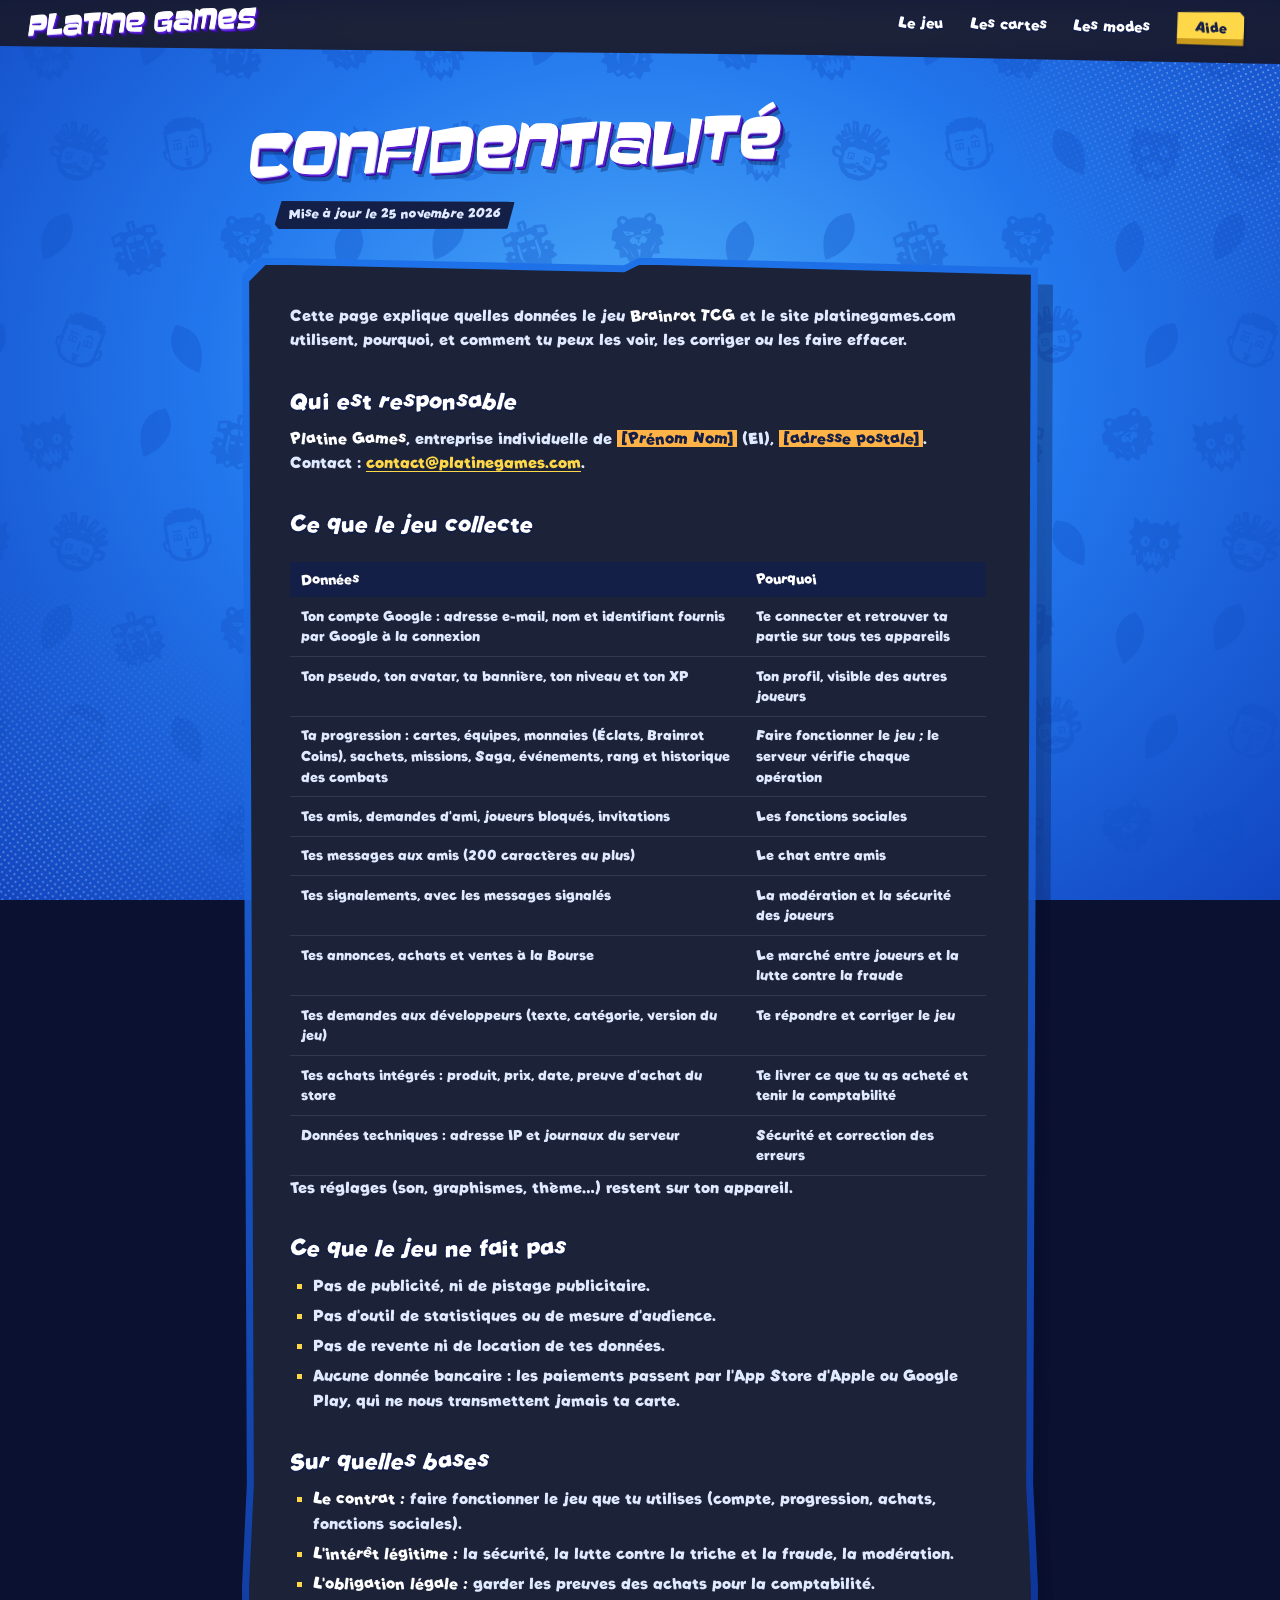
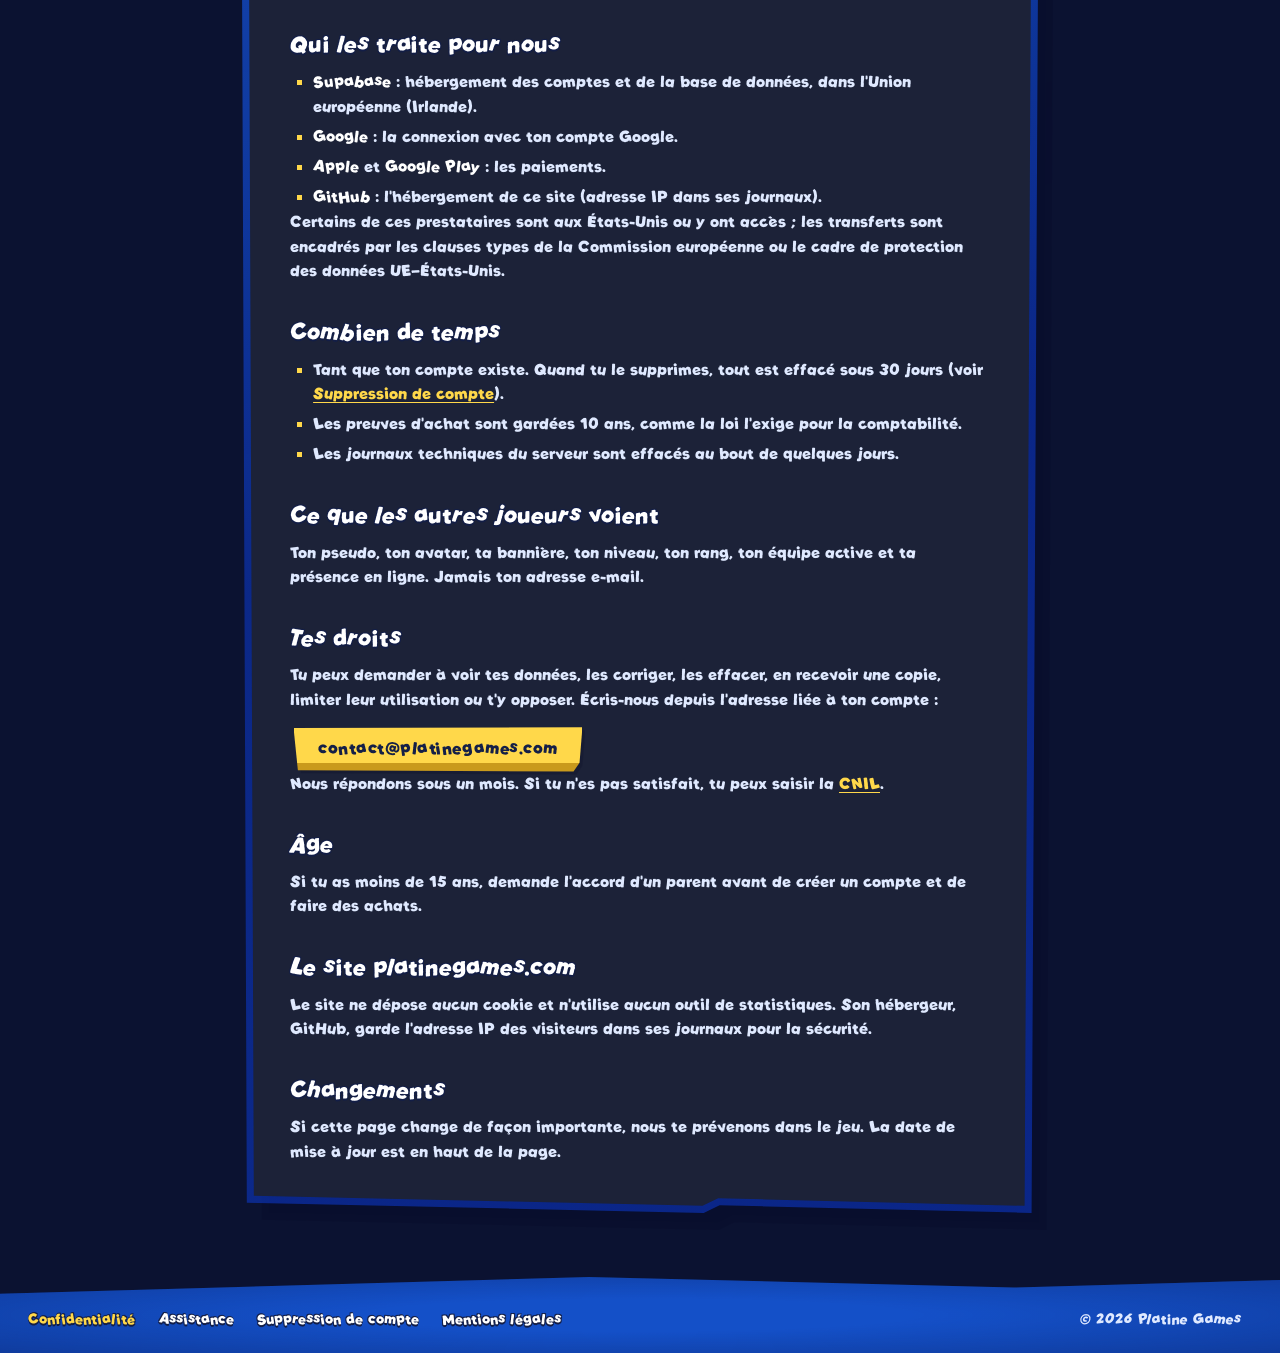
==== confidentialite.html @ 363b06f7 "Pages Confidentialité, Assistance, Suppression de compte et Mentions légales Liens dans le pied de p" ====
<!doctype html>
<html lang="fr">
<head>
  <meta charset="utf-8">
  <meta name="viewport" content="width=device-width, initial-scale=1, viewport-fit=cover">
  <title>Confidentialité · Platine Games</title>
  <meta name="description" content="Les données utilisées par Brainrot TCG et platinegames.com, et tes droits.">
  <meta name="theme-color" content="#1c2238">
  <link rel="icon" href="favicon.png">
  <link rel="stylesheet" href="style.css">
</head>
<body>
  <div class="bg" aria-hidden="true"><div class="bg__pattern"></div></div>

  <header class="top">
    <a class="top__logo" href="index.html">Platine Games</a>
    <nav class="top__nav" aria-label="Menu">
      <a href="index.html#jeu">Le jeu</a>
      <a href="index.html#cartes">Les cartes</a>
      <a href="index.html#modes">Les modes</a>
      <a class="top__cta ds-block cut-hd" href="assistance.html">Aide</a>
    </nav>
  </header>

  <main class="doc">
    <h1 class="sec__title">Confidentialité</h1>
    <p class="doc__date ds-block cut-bg">Mise à jour le 25 novembre 2026</p>
    <div class="doc__panel">
      <p>Cette page explique quelles données le jeu <strong>Brainrot TCG</strong> et le site platinegames.com utilisent, pourquoi, et comment tu peux les voir, les corriger ou les faire effacer.</p>

      <h2>Qui est responsable</h2>
      <p><strong>Platine Games</strong>, entreprise individuelle de <span class="todo">[Prénom Nom]</span> (EI), <span class="todo">[adresse postale]</span>. Contact : <a href="mailto:contact@platinegames.com">contact@platinegames.com</a>.</p>

      <h2>Ce que le jeu collecte</h2>
      <div class="doc__table-wrap"><table class="doc__table">
        <thead><tr><th>Données</th><th>Pourquoi</th></tr></thead>
        <tbody>
          <tr><td>Ton compte Google : adresse e-mail, nom et identifiant fournis par Google à la connexion</td><td>Te connecter et retrouver ta partie sur tous tes appareils</td></tr>
          <tr><td>Ton pseudo, ton avatar, ta bannière, ton niveau et ton XP</td><td>Ton profil, visible des autres joueurs</td></tr>
          <tr><td>Ta progression : cartes, équipes, monnaies (Éclats, Brainrot Coins), sachets, missions, Saga, événements, rang et historique des combats</td><td>Faire fonctionner le jeu ; le serveur vérifie chaque opération</td></tr>
          <tr><td>Tes amis, demandes d'ami, joueurs bloqués, invitations</td><td>Les fonctions sociales</td></tr>
          <tr><td>Tes messages aux amis (200 caractères au plus)</td><td>Le chat entre amis</td></tr>
          <tr><td>Tes signalements, avec les messages signalés</td><td>La modération et la sécurité des joueurs</td></tr>
          <tr><td>Tes annonces, achats et ventes à la Bourse</td><td>Le marché entre joueurs et la lutte contre la fraude</td></tr>
          <tr><td>Tes demandes aux développeurs (texte, catégorie, version du jeu)</td><td>Te répondre et corriger le jeu</td></tr>
          <tr><td>Tes achats intégrés : produit, prix, date, preuve d'achat du store</td><td>Te livrer ce que tu as acheté et tenir la comptabilité</td></tr>
          <tr><td>Données techniques : adresse IP et journaux du serveur</td><td>Sécurité et correction des erreurs</td></tr>
        </tbody>
      </table></div>
      <p>Tes réglages (son, graphismes, thème…) restent sur ton appareil.</p>

      <h2>Ce que le jeu ne fait pas</h2>
      <ul>
        <li>Pas de publicité, ni de pistage publicitaire.</li>
        <li>Pas d'outil de statistiques ou de mesure d'audience.</li>
        <li>Pas de revente ni de location de tes données.</li>
        <li>Aucune donnée bancaire : les paiements passent par l'App Store d'Apple ou Google Play, qui ne nous transmettent jamais ta carte.</li>
      </ul>

      <h2>Sur quelles bases</h2>
      <ul>
        <li><strong>Le contrat :</strong> faire fonctionner le jeu que tu utilises (compte, progression, achats, fonctions sociales).</li>
        <li><strong>L'intérêt légitime :</strong> la sécurité, la lutte contre la triche et la fraude, la modération.</li>
        <li><strong>L'obligation légale :</strong> garder les preuves des achats pour la comptabilité.</li>
      </ul>

      <h2>Qui les traite pour nous</h2>
      <ul>
        <li><strong>Supabase</strong> : hébergement des comptes et de la base de données, dans l'Union européenne (Irlande).</li>
        <li><strong>Google</strong> : la connexion avec ton compte Google.</li>
        <li><strong>Apple</strong> et <strong>Google Play</strong> : les paiements.</li>
        <li><strong>GitHub</strong> : l'hébergement de ce site (adresse IP dans ses journaux).</li>
      </ul>
      <p>Certains de ces prestataires sont aux États-Unis ou y ont accès ; les transferts sont encadrés par les clauses types de la Commission européenne ou le cadre de protection des données UE–États-Unis.</p>

      <h2>Combien de temps</h2>
      <ul>
        <li>Tant que ton compte existe. Quand tu le supprimes, tout est effacé sous 30 jours (voir <a href="suppression-compte.html">Suppression de compte</a>).</li>
        <li>Les preuves d'achat sont gardées 10 ans, comme la loi l'exige pour la comptabilité.</li>
        <li>Les journaux techniques du serveur sont effacés au bout de quelques jours.</li>
      </ul>

      <h2>Ce que les autres joueurs voient</h2>
      <p>Ton pseudo, ton avatar, ta bannière, ton niveau, ton rang, ton équipe active et ta présence en ligne. Jamais ton adresse e-mail.</p>

      <h2>Tes droits</h2>
      <p>Tu peux demander à voir tes données, les corriger, les effacer, en recevoir une copie, limiter leur utilisation ou t'y opposer. Écris-nous depuis l'adresse liée à ton compte :</p>
      <a class="doc__mail ds-btn ds-btn--main ds-block cut-bd" href="mailto:contact@platinegames.com">contact@platinegames.com</a>
      <p>Nous répondons sous un mois. Si tu n'es pas satisfait, tu peux saisir la <a href="https://www.cnil.fr/fr/plaintes">CNIL</a>.</p>

      <h2>Âge</h2>
      <p>Si tu as moins de 15 ans, demande l'accord d'un parent avant de créer un compte et de faire des achats.</p>

      <h2>Le site platinegames.com</h2>
      <p>Le site ne dépose aucun cookie et n'utilise aucun outil de statistiques. Son hébergeur, GitHub, garde l'adresse IP des visiteurs dans ses journaux pour la sécurité.</p>

      <h2>Changements</h2>
      <p>Si cette page change de façon importante, nous te prévenons dans le jeu. La date de mise à jour est en haut de la page.</p>
    </div>
  </main>

  <footer class="foot">
    <nav class="foot__links ds-outline" aria-label="Informations">
      <a href="confidentialite.html" aria-current="page">Confidentialité</a>
      <a href="assistance.html">Assistance</a>
      <a href="suppression-compte.html">Suppression de compte</a>
      <a href="mentions-legales.html">Mentions légales</a>
    </nav>
    <span class="foot__copy">© 2026 Platine Games</span>
  </footer>
</body>
</html>
---- style.css ----
/* Site de Platine Games : la direction artistique de Brainrot TCG (charte de la maquette).
   Rien n'est droit, toujours un coin coupé, ombres brutes vers la droite et le bas,
   deux polices (Baveuse pour les grands titres, Les Flos pour le reste), jamais aligné. */
:root {
  --t-page: #0b1231; --t-stage: #1f73ea; --t-glow: #5fc3ffbf; --t-mid: #2d82f540; --t-edge: #0c32afb3;
  --t-pattern: #114fc4; --t-band: #1c2238; --t-bar: #1450c8; --t-chat: #141f47; --t-chat-text: #dfe9ff;
  --t-pill1: #374a7c; --t-pill2: #33477a; --t-pill3: #16233f; --t-vig: #040c3c4d; --t-dots: #ffffff57;
  --navy-deep: #141f47; --purple: #5a21d6; --purple-deep: #34108f; --pink: #ff3d86; --red: #ff2c5e;
  --yellow: #ffd84a; --yellow-deep: #c99a1c; --cream: #fff6d8;
  --pvp-1: #29d2ff; --pvp-2: #2ba8ff; --pvp-3: #1d68f2; --pve-1: #ff6aa8; --pve-4: #e41f8a;
  --pvp-shard: #a4f1ff; --pve-shard: #ffc4dd;
  --cut-xl: 1.9rem; --cut-l: 1rem; --cut-m: .55rem; --cut-s: .3rem;
  --shadow-color: rgba(3, 6, 35, .3);
  --shadow-near: .7rem .8rem 0 var(--shadow-color);
  --shadow-far: 1.75rem 2rem 0 var(--shadow-color);
  --shadow-faint: .35rem .4rem 0 rgba(3, 6, 35, .18);
  --shadow-soft: .12rem .3rem .45rem rgba(3, 6, 35, .4);
  --icon-outline: drop-shadow(.3rem 0 0 #0b1724) drop-shadow(-.3rem 0 0 #0b1724) drop-shadow(0 .3rem 0 #0b1724) drop-shadow(0 -.3rem 0 #0b1724);
  --title-relief: .08rem .08rem 0 #d6d3ff, .16rem .16rem 0 var(--purple), .24rem .24rem 0 var(--purple), .32rem .32rem 0 var(--purple-deep), .4rem .4rem 0 var(--purple-deep);
  --font: "Les Flos", "Arial Black", Impact, sans-serif;
  --bounce: cubic-bezier(.3, 1.6, .5, 1);
  --press: cubic-bezier(.3, 1.8, .5, 1);
}

@font-face { font-family: "Les Flos"; src: url("fonts/LesFlos-Chaos.otf") format("opentype"); font-display: swap; }
@font-face { font-family: "Les Flos Texte"; src: url("fonts/LesFlos-Sans.otf") format("opentype"); font-display: swap; } /* même famille, pour les longs textes */
@font-face { font-family: "Baveuse"; src: url("fonts/Baveuse.otf") format("opentype"); font-display: swap; }

/* 1rem = 10px sur un écran de 1440px, plus petit sur un téléphone */
html { font-size: clamp(7px, .694vw, 11px); scroll-behavior: smooth; scroll-padding-top: 8rem; }
* { box-sizing: border-box; margin: 0; padding: 0; }
html, body { overflow-x: clip; }
body { font-family: var(--font); color: #fff; background: var(--t-page); }
a { color: inherit; text-decoration: none; }
a:focus-visible { outline: .25rem solid var(--yellow); outline-offset: .3rem; }
img { display: block; max-width: 100%; }
ul { list-style: none; }

/* ---------- Fond : dégradé du thème bleu, motif qui dérive, trame de points ---------- */
.bg { position: fixed; inset: 0; z-index: -1; overflow: hidden; background: radial-gradient(ellipse at 50% 42%, var(--t-glow), var(--t-mid) 48%, var(--t-edge) 100%), var(--t-stage); }
.bg__pattern {
  position: absolute; inset: -44rem; background: var(--t-pattern);
  -webkit-mask: url("assets/bg-pattern.svg") 0 0 / 44rem 44rem repeat; mask: url("assets/bg-pattern.svg") 0 0 / 44rem 44rem repeat;
  animation: bg-drift 60s linear infinite; will-change: transform;
}
@keyframes bg-drift { to { transform: translate3d(44rem, 44rem, 0); } }
.bg::before, .bg::after {
  content: ""; position: absolute; width: 70rem; height: 70rem;
  background-image: radial-gradient(circle, var(--t-dots) 27%, transparent 30%); background-size: .62rem .62rem;
  -webkit-mask-image: radial-gradient(circle closest-side, #000 20%, transparent 100%); mask-image: radial-gradient(circle closest-side, #000 20%, transparent 100%);
}
.bg::before { right: -34rem; top: -34rem; transform: rotate(66deg); animation: dots-breathe 5s ease-in-out infinite; }
.bg::after { left: -34rem; bottom: -34rem; transform: rotate(37deg); animation: dots-breathe 7s ease-in-out -2s infinite; }
@keyframes dots-breathe { 50% { opacity: .55; } }
@keyframes idle { 50% { translate: 0 -.35rem; } }

/* ---------- Formes partagées ---------- */
.ds-block { position: relative; isolation: isolate; --cut: var(--cut-l); --fill: var(--t-pill1); }
.ds-block::before { content: ""; position: absolute; inset: 0; z-index: -1; background: var(--fill); clip-path: var(--shape); }
.cut-hg { --shape: polygon(var(--cut) 2%, 99% 0, 100% 97%, 1% 100%, 0 calc(var(--cut) + 1%)); }
.cut-hd { --shape: polygon(1% 3%, calc(100% - var(--cut)) 0, 100% var(--cut), 98.5% 100%, 0 97%); }
.cut-bd { --shape: polygon(0 2%, 100% 0, 99% calc(100% - var(--cut)), calc(100% - var(--cut)) 100%, 1.5% 97%); }
.cut-bg { --shape: polygon(1.5% 0, 100% 3%, 98.5% 98%, var(--cut) 100%, 0 calc(100% - var(--cut))); }
.ds-outline {
  color: #fff;
  text-shadow: -.1rem -.1rem 0 var(--navy-deep), .1rem -.1rem 0 var(--navy-deep), -.1rem .1rem 0 var(--navy-deep), .1rem .1rem 0 var(--navy-deep), 0 .22rem 0 var(--navy-deep);
}
.ds-btn {
  display: inline-grid; place-items: center; min-height: 5rem; padding: .6rem 2.8rem .9rem;
  font: 1.9rem/1 var(--font); letter-spacing: .03em; color: #fff;
  filter: drop-shadow(var(--shadow-faint)); transition: transform .16s var(--press);
}
.ds-btn:hover { transform: translateY(-.2rem) scale(1.04); }
.ds-btn:active { transform: scale(.96); }
.ds-btn--main { color: var(--navy-deep); --fill: linear-gradient(var(--yellow) 0 80%, var(--yellow-deep) 80%); }
.ds-btn--alt { --fill: linear-gradient(var(--purple) 0 80%, var(--purple-deep) 80%); }

/* Rareté (icônes du jeu) */
.ds-rarity { display: flex; align-items: center; height: 1.8rem; }
.ds-rarity i { display: block; width: 1.8rem; height: 1.8rem; margin: 0 -.1rem; background: var(--rarity-icon) center / contain no-repeat; }
.ds-rarity--diamond { --rarity-icon: url("data:image/svg+xml,%3Csvg xmlns='http://www.w3.org/2000/svg' viewBox='0 0 20 20'%3E%3Cpath d='M10 1.6 17.8 10 10 18.4 2.2 10Z' fill='%23dfe4ec'/%3E%3Cpath d='M10 1.6 17.8 10H2.2Z' fill='%23f4f6fa'/%3E%3Cpath d='M10 5.6 13.7 10 10 14.4 6.3 10Z' fill='%23c9d1de'/%3E%3Cpath d='M10 1.6 17.8 10 10 18.4 2.2 10Z' fill='none' stroke='%230b1724' stroke-width='2' stroke-linejoin='miter'/%3E%3C/svg%3E"); }
.ds-rarity--star { --rarity-icon: url("data:image/svg+xml,%3Csvg xmlns='http://www.w3.org/2000/svg' viewBox='0 0 20 20'%3E%3Cpath d='M10 1.2 12.7 7 19 7.6 14.2 11.8 15.7 18.4 10 15 4.3 18.4 5.8 11.8 1 7.6 7.3 7Z' fill='%23ffc21f'/%3E%3Cpath d='M10 1.2 12.7 7 19 7.6 14.2 11.8 10 10Z' fill='%23fff1a8'/%3E%3Cpath d='M10 1.2 12.7 7 19 7.6 14.2 11.8 15.7 18.4 10 15 4.3 18.4 5.8 11.8 1 7.6 7.3 7Z' fill='none' stroke='%230b1724' stroke-width='1.8' stroke-linejoin='miter'/%3E%3C/svg%3E"); }
.ds-rarity--shining { --rarity-icon: url("data:image/svg+xml,%3Csvg xmlns='http://www.w3.org/2000/svg' viewBox='0 0 20 20'%3E%3Cpath d='M10 .8 12.4 7.6 19.2 10 12.4 12.4 10 19.2 7.6 12.4 .8 10 7.6 7.6Z' fill='%23c9b0ff'/%3E%3Cpath d='M10 .8 12.4 7.6 19.2 10H.8L7.6 7.6Z' fill='%23e6d6ff'/%3E%3Cpath d='M10 .8 12.4 7.6 19.2 10 12.4 12.4 10 19.2 7.6 12.4 .8 10 7.6 7.6Z' fill='none' stroke='%236d3fd0' stroke-width='1.8' stroke-linejoin='miter'/%3E%3C/svg%3E"); }
.ds-rarity--crown { --rarity-icon: url("data:image/svg+xml,%3Csvg xmlns='http://www.w3.org/2000/svg' viewBox='0 0 24 20'%3E%3Cpath d='M2 15V4.6L7.4 9.2 12 2.4 16.6 9.2 22 4.6V15Z' fill='%23ffd24a'/%3E%3Cpath d='M2 15H22L21.2 18.4H2.8Z' fill='%23e0952e'/%3E%3Cpath d='M12 2.4 16.6 9.2 12 12 7.4 9.2Z' fill='%23fff1a8' opacity='.8'/%3E%3Cpath d='M2 15V4.6L7.4 9.2 12 2.4 16.6 9.2 22 4.6V15L21.2 18.4H2.8Z' fill='none' stroke='%230b1724' stroke-width='1.8' stroke-linejoin='miter'/%3E%3C/svg%3E"); }
.ds-rarity--crown i { width: 2.3rem; }

/* ---------- Bande du haut : sombre, sans dégradé, son bord du bas descend vers la droite ---------- */
.top {
  position: sticky; top: 0; z-index: 20; display: flex; align-items: center; justify-content: space-between;
  height: 7.2rem; padding: 0 4rem 1.4rem 3.2rem;
}
.top::before { content: ""; position: absolute; inset: 0; z-index: -1; background: radial-gradient(ellipse at 50% 50%, transparent 30%, var(--t-vig) 100%), var(--t-band); clip-path: polygon(0 0, 100% 0, 100% 100%, calc(100% - 52rem) 86%, 0 72%); }
.top__logo {
  font: 3rem/1 "Baveuse", var(--font); transform: rotate(-2deg) skewX(-10deg); transform-origin: left center;
  text-shadow: var(--title-relief); transition: transform .16s var(--press);
}
.top__logo:hover { transform: rotate(-2deg) skewX(-10deg) scale(1.04); }
.top__nav { display: flex; align-items: center; gap: 3rem; transform: rotate(1.13deg); }
.top__nav a:not(.top__cta) { font-size: 1.7rem; transition: transform .14s var(--press); }
.top__nav a:not(.top__cta):hover { transform: scale(1.08); }
.top__nav a { text-shadow: -.1rem -.1rem 0 var(--navy-deep), .1rem -.1rem 0 var(--navy-deep), -.1rem .1rem 0 var(--navy-deep), .1rem .1rem 0 var(--navy-deep), 0 .22rem 0 var(--navy-deep); }
.top__cta {
  display: grid; place-items: center; height: 3.8rem; padding: 0 2rem .3rem; font-size: 1.6rem; color: var(--navy-deep);
  text-shadow: none !important; --cut: var(--cut-m); --fill: linear-gradient(var(--yellow) 0 80%, var(--yellow-deep) 80%);
  filter: drop-shadow(var(--shadow-faint)); transition: transform .14s var(--press);
}
.top__cta:hover { transform: scale(1.08) rotate(-2deg); }

/* ---------- Accueil ---------- */
.hero { position: relative; min-height: min(calc(100vh - 7.2rem), 82rem); margin-top: -7.2rem; padding-top: 7.2rem; isolation: isolate; }
/* La vidéo à gauche vire par facettes vers la couleur du fond, puis un fondu en biais : son bord ne se voit jamais (comme l'Accueil du jeu) */
.hero__art {
  position: absolute; left: 0; top: 0; bottom: 0; width: 66%; z-index: -1; overflow: hidden; isolation: isolate;
  /* fondu en biais vers la droite, et fondu vers le bas pour que la section suivante ne commence pas sur un bord net */
  -webkit-mask-image: linear-gradient(98deg, #000 62%, rgba(0, 0, 0, .8) 68%, rgba(0, 0, 0, .5) 74%, rgba(0, 0, 0, .22) 80%, rgba(0, 0, 0, .06) 85%, transparent 89%), linear-gradient(#000 70%, transparent 100%);
          mask-image: linear-gradient(98deg, #000 62%, rgba(0, 0, 0, .8) 68%, rgba(0, 0, 0, .5) 74%, rgba(0, 0, 0, .22) 80%, rgba(0, 0, 0, .06) 85%, transparent 89%), linear-gradient(#000 70%, transparent 100%);
  -webkit-mask-composite: source-in; mask-composite: intersect;
}
.hero__video { position: absolute; inset: 0; z-index: -1; width: 100%; height: 100%; object-fit: cover; object-position: 80% 50%; }
.hero__art::before, .hero__art::after { content: ""; position: absolute; inset: 0; background: var(--t-stage); }
.hero__art::before { opacity: .26; clip-path: polygon(77% 0, 100% 0, 100% 100%, 70% 100%, 73% 86%, 70% 74%, 75% 60%, 72% 46%, 78% 32%, 75% 18%, 79% 9%); }
.hero__art::after { opacity: .38; clip-path: polygon(86% 0, 100% 0, 100% 100%, 79% 100%, 83% 88%, 80% 72%, 85% 58%, 82% 42%, 88% 28%, 85% 14%); }

.hero__text { position: absolute; left: 50%; top: 50%; translate: 0 -46%; width: 52rem; display: grid; justify-items: start; }
.hero__kicker { margin-left: 3.4rem; padding: .7rem 1.6rem 1rem; font-size: 1.6rem; color: var(--t-chat-text); --cut: var(--cut-m); --fill: var(--t-chat); transform: skewX(-8deg); }
.hero__title {
  display: grid; margin: 1.4rem 0 2.6rem; font: 10.4rem/.92 "Baveuse", var(--font); font-weight: normal;
  transform: rotate(-4deg) skewX(-10deg); transform-origin: left center;
  text-shadow: .12rem .12rem 0 #d6d3ff, .25rem .25rem 0 var(--purple), .38rem .38rem 0 var(--purple), .5rem .5rem 0 var(--purple), .62rem .62rem 0 var(--purple-deep), .75rem .75rem 0 var(--purple-deep), .88rem .88rem 0 var(--purple-deep), 1.6rem 1.8rem 0 var(--shadow-color);
}
.hero__title span:last-child { margin-left: 8.6rem; color: var(--yellow); }
.hero__lead {
  width: 44rem; margin-left: 1.2rem; padding: 1.5rem 2.2rem 1.8rem; font-size: 1.8rem; line-height: 1.35; color: var(--t-chat-text);
  --fill: var(--t-band); filter: drop-shadow(var(--shadow-near));
}
.hero__btns { display: flex; gap: 1.6rem; margin: 2.6rem 0 0 4.2rem; }
.hero__btns .ds-btn--alt { translate: 0 .9rem; }

/* Le sachet de la Série 1, penché, qui flotte sur un halo facetté rose et violet */
.hero__pack { position: absolute; right: 5.6rem; bottom: 9rem; width: 17rem; aspect-ratio: 574 / 900; pointer-events: none; }
.hero__pack img { position: relative; width: 100%; transform: rotate(9deg); filter: var(--icon-outline) drop-shadow(var(--shadow-soft)); animation: idle 3.4s ease-in-out infinite; }
.hero__halo {
  position: absolute; inset: -6rem -7rem; background: linear-gradient(135deg, var(--pink), var(--purple));
  clip-path: polygon(50% 0, 60% 34%, 96% 22%, 68% 50%, 100% 74%, 60% 66%, 52% 100%, 40% 66%, 4% 80%, 32% 50%, 0 24%, 40% 34%);
  opacity: .55;
}

/* ---------- Sections ---------- */
.sec { position: relative; max-width: 128rem; margin: 0 auto; padding: 9rem 6.4rem 4rem; }
.sec__title {
  display: inline-block; font: 6.4rem/1 "Baveuse", var(--font); font-weight: normal;
  transform: rotate(-2deg) skewX(-10deg); transform-origin: left center;
  text-shadow: var(--title-relief), .7rem .8rem 0 var(--shadow-color);
}
.sec__lead { width: fit-content; max-width: 60rem; margin: 2.4rem 0 0 4rem; padding: 1.2rem 2rem 1.5rem; font-size: 1.8rem; line-height: 1.3; color: var(--t-chat-text); --fill: var(--t-band); filter: drop-shadow(var(--shadow-near)); }

/* ---------- Le jeu : trois panneaux aux bords hachés (construits comme les boutons de l'Accueil) ---------- */
.feats { display: grid; grid-template-columns: 1fr 1.14fr 1fr; gap: 3rem; align-items: start; margin-top: 8rem; }
.feat {
  position: relative; display: grid; align-content: end; gap: 1.2rem; min-height: 46rem; padding: 0 2.6rem 3.2rem;
  filter: drop-shadow(var(--shadow-far)); animation: idle 3.4s ease-in-out infinite; transition: scale .16s var(--bounce);
}
.feat:hover { scale: 1.025; }
.feat::before { content: ""; position: absolute; inset: -.6rem -.5rem -.4rem -.6rem; z-index: -2; background: var(--shard); clip-path: var(--shard-shape); }
.feat__bg { position: absolute; inset: 0; z-index: -1; overflow: hidden; background: var(--fill); clip-path: var(--shape); }
.feat__bg::before {
  content: ""; position: absolute; inset: 0; z-index: 1;
  background-image: radial-gradient(circle, rgba(255, 255, 255, .42) 27%, transparent 30%); background-size: .85rem .85rem;
  -webkit-mask-image: linear-gradient(140deg, #000 0, transparent 44%, transparent 68%, #000 100%); mask-image: linear-gradient(140deg, #000 0, transparent 44%, transparent 68%, #000 100%);
}
.feat__bg::after { content: ""; position: absolute; inset: 0; z-index: 1; background: linear-gradient(180deg, rgba(255, 255, 255, .26), rgba(255, 255, 255, 0)); clip-path: var(--sheen); }
.feat__band { position: absolute; left: 0; right: 0; bottom: 0; z-index: 1; height: 38%; background: var(--band); clip-path: var(--band-shape); }
/* Le personnage déborde du haut ; son ombre (silhouette noire multipliée) reste dans le panneau */
.feat__art, .feat__shadow { position: absolute; left: 50%; top: -7rem; width: 32rem; height: 32rem; object-fit: contain; translate: -50% 0; pointer-events: none; }
.feat__shadow { top: -5.85rem; translate: calc(-50% + 1rem) 0; filter: brightness(0); opacity: .3; mix-blend-mode: multiply; }
.feat__label {
  position: relative; z-index: 1; font: 4.6rem/1 "Baveuse", var(--font); font-weight: normal;
  transform: rotate(-4deg) skewX(-10deg); transform-origin: left center; text-shadow: var(--title-relief);
}
.feat__text { position: relative; z-index: 1; font-size: 1.7rem; line-height: 1.35; }

.feat--sachet {
  margin-top: 4.2rem; min-height: 44rem;
  --shard: var(--yellow);
  --fill: linear-gradient(105deg, #7c35ff 0, var(--purple) 46%, #3d17b4 100%);
  --band: linear-gradient(100deg, var(--pve-4), var(--pink));
  --band-shape: polygon(0 40%, 100% 8%, 100% 100%, 0 100%);
  --sheen: polygon(20% 0, 46% 0, 28% 100%, 2% 100%);
  --shape: polygon(var(--cut-xl) 1%, 30% .4%, 32% 1.4%, 66% 0, 100% .8%, 98.8% 22%, 99.8% 24%, 98.4% 52%, 99.4% 55%, 98% 99%, 70% 97.6%, 68% 99%, 36% 98%, 34% 100%, 1% 98.4%, 1.6% 70%, .4% 67%, 1.4% 34%, .2% 31%, 0 calc(var(--cut-xl) + 1%));
  --shard-shape: polygon(1.6% 1%, 34% 0, 36% 1.4%, 100% .4%, 98.8% 46%, 100% 50%, 99% 100%, 58% 98%, 56% 99.4%, 0 100%, 1.2% 40%, .2% 36%);
}
/* Illustration en tableau : un cadre penché qui déborde du haut */
.feat__art--photo { top: -5rem; width: 22rem; height: 30rem; object-fit: cover; translate: -50% 0; rotate: -5deg; clip-path: polygon(var(--cut-l) 0, 100% 2%, 98% 100%, 2% 98%, 0 var(--cut-l)); }
.feat--sachet .feat__shadow { top: -3.85rem; width: 22rem; height: 30rem; object-fit: cover; rotate: -5deg; }

.feat--equipe {
  min-height: 50rem;
  --shard: var(--pvp-shard);
  --fill: linear-gradient(118deg, var(--pvp-1) 0, var(--pvp-2) 42%, var(--pvp-3) 100%);
  --band: linear-gradient(100deg, #7c35ff, var(--purple) 60%, #3d17b4);
  --band-shape: polygon(0 30%, 48% 0, 50% 12%, 100% 4%, 100% 100%, 0 100%);
  --sheen: polygon(30% 0, 60% 0, 34% 100%, 4% 100%);
  --shape: polygon(1.4% 2%, 24% 1.4%, 26% 2.4%, 48% 1%, 50% 2%, 76% .6%, 78% 1.4%, 100% 0, 98.6% 18%, 99.8% 21%, 98% 44%, 99.2% 47%, 97.8% calc(100% - var(--cut-xl)), calc(97.8% - var(--cut-xl)) 100%, 74% 98.6%, 72% 99.6%, 46% 98.2%, 44% 99.2%, 20% 97.6%, 18% 98.6%, 0 100%, 1.6% 74%, .4% 70%, 2.2% 44%, 1% 40%, 2% 22%, .8% 19%);
  --shard-shape: polygon(1% 1.4%, 40% .6%, 42% 1.4%, 100% 0, 98% 40%, 99.6% 44%, 96.4% calc(100% - var(--cut-xl)), calc(96.4% - var(--cut-xl)) 100%, 52% 98.6%, 50% 99.6%, 0 100%, 2% 52%, .6% 48%);
}
.feat--equipe .feat__art, .feat--equipe .feat__shadow { width: 36rem; height: 36rem; top: -10rem; }
.feat--equipe .feat__shadow { top: -8.85rem; }

.feat--combat {
  margin-top: 2.2rem; min-height: 45rem;
  --shard: var(--pve-shard);
  --fill: linear-gradient(125deg, var(--pve-1) 0, var(--pink) 34%, var(--red) 68%, var(--pve-4) 100%);
  --band: linear-gradient(100deg, #8a1fd8, #6b1cc8 55%, #b81fb0);
  --band-shape: polygon(0 20%, 66% 100%, 0 100%);
  --sheen: polygon(50% 0, 74% 0, 40% 100%, 16% 100%);
  --shape: polygon(0 1.2%, 20% 1%, 22% 2%, 46% .4%, 48% 1.4%, 74% .6%, calc(100% - var(--cut-xl)) 0, 100% calc(var(--cut-xl) * .6), 98.6% 12%, 99.8% 14%, 98% 34%, 99.2% 37%, 96.8% 58%, 98% 61%, 97.6% 98.6%, 78% 98%, 76% 99%, 52% 98.6%, 50% 100%, 26% 99%, 24% 98.2%, 1% 99%, 1.6% 84%, .5% 81%, 2.6% 58%, 1.2% 55%, 2% 32%, .6% 29%);
  --shard-shape: polygon(0 .4%, 30% 0, 32% 1%, 66% .2%, 100% 1%, 97% 44%, 99% 47%, 96% 99%, 56% 98.6%, 54% 100%, .6% 99.4%, 3% 70%, 1% 67%, 2.6% 30%, 1% 27%);
}
.feat--combat .feat__art, .feat--combat .feat__shadow { width: 38rem; height: 30rem; top: -6rem; }
.feat--combat .feat__shadow { top: -4.85rem; }
.feat:nth-child(2) { animation-delay: -1.1s; }
.feat:nth-child(3) { animation-delay: -2.3s; }

/* ---------- Les cartes : un éventail qui ne s'aligne pas ---------- */
.fan { display: flex; justify-content: center; margin: 5rem auto 0; padding: 2rem 0 3rem; }
.fan img {
  width: 19rem; aspect-ratio: 540 / 756; margin: 0 -2.4rem; filter: drop-shadow(var(--shadow-near));
  rotate: var(--r); translate: 0 var(--y); transition: translate .16s var(--bounce), scale .16s var(--bounce), rotate .16s var(--bounce);
}
.fan img:hover { scale: 1.08; translate: 0 calc(var(--y) - 2.4rem); rotate: calc(var(--r) * .4); z-index: 2; position: relative; }
.fan img:nth-child(1) { --r: -14deg; --y: 4.6rem; }
.fan img:nth-child(2) { --r: -9deg; --y: 1.4rem; }
.fan img:nth-child(3) { --r: -3.5deg; --y: 0; }
.fan img:nth-child(4) { --r: 1deg; --y: -1.8rem; position: relative; z-index: 1; scale: 1.08; }
.fan img:nth-child(5) { --r: 5deg; --y: .6rem; }
.fan img:nth-child(6) { --r: 10deg; --y: 2.2rem; }
.fan img:nth-child(7) { --r: 15deg; --y: 5.4rem; }
.rarities { display: flex; justify-content: center; align-items: flex-start; gap: 1.6rem; margin-top: 3rem; }
.rarities li {
  display: flex; align-items: center; gap: 1rem; height: 4.6rem; padding: 0 1.8rem .3rem 1.4rem; font-size: 1.7rem;
  --fill: var(--t-chat); filter: drop-shadow(var(--shadow-faint)); transform: skewX(-8deg);
}
.rarities li:nth-child(2) { translate: 0 1rem; }
.rarities li:nth-child(3) { translate: 0 -.4rem; }
.rarities__top { translate: 0 1.6rem; --fill: linear-gradient(var(--yellow) 0 80%, var(--yellow-deep) 80%) !important; color: var(--navy-deep); }

/* ---------- Les modes : images aux bords hachés, contour crème puis navy ---------- */
.modes { display: grid; grid-template-columns: 1.1fr 1fr 1fr .9fr; gap: 3rem; align-items: start; margin-top: 5rem; }
.mode { position: relative; animation: idle 3.4s ease-in-out infinite; }
.mode:nth-child(2) { margin-top: 3.4rem; animation-delay: -.9s; }
.mode:nth-child(3) { margin-top: 1.2rem; animation-delay: -1.8s; }
.mode:nth-child(4) { margin-top: 4.6rem; animation-delay: -2.6s; }
.mode__frame { position: relative; isolation: isolate; height: 34rem; filter: drop-shadow(var(--shadow-far)); transition: scale .16s var(--bounce); }
.mode:hover .mode__frame { scale: 1.025; }
.mode:nth-child(2) .mode__frame { height: 31rem; }
.mode:nth-child(3) .mode__frame { height: 36rem; }
.mode:nth-child(4) .mode__frame { height: 28rem; }
.mode__frame::before, .mode__frame::after { content: ""; position: absolute; clip-path: var(--edge); }
.mode__frame::before { inset: -1.1rem; z-index: -2; background: var(--navy-deep); }
.mode__frame::after { inset: -.75rem; z-index: -1; background: linear-gradient(160deg, #fff, var(--cream) 50%, #c9c2b4); }
.mode__frame img { width: 100%; height: 100%; object-fit: cover; clip-path: var(--edge); }
.mode--saga { --edge: polygon(var(--cut-xl) 0, 30% 1.4%, 32% 0, 70% 1%, 100% 0, 98.6% 30%, 100% 33%, 98.8% 70%, 100% 100%, 64% 98.4%, 62% 100%, 1.2% 98.6%, 0 70%, 1.4% 67%, 0 calc(var(--cut-xl) + 1%)); }
.mode--pvp { --edge: polygon(1% 1.6%, 38% 0, 40% 1.4%, calc(100% - var(--cut-xl)) .6%, 100% calc(var(--cut-xl) + .6%), 98.8% 46%, 100% 49%, 99% 99%, 30% 100%, 28% 98.6%, 0 99.4%, 1.4% 60%, 0 57%); }
.mode--classe { --edge: polygon(0 .6%, 52% 0, 54% 1.4%, 100% .4%, 99% 40%, 100% 43%, 98.8% calc(100% - var(--cut-xl)), calc(98.8% - var(--cut-xl)) 100%, 44% 98.6%, 42% 100%, 1% 99%, 0 52%, 1.4% 49%); }
.mode--bourse { --edge: polygon(1.4% 0, 100% 1.2%, 98.6% 36%, 100% 39%, 99.4% 100%, 60% 98.6%, 58% 100%, var(--cut-xl) 100%, 0 calc(100% - var(--cut-xl)), 1.2% 50%, 0 47%); }
.mode--bourse .mode__frame { --edge-bg: 1; }
.mode--bourse .mode__frame img { object-fit: contain; padding: 4rem 3rem 7rem; background: linear-gradient(118deg, #ffe58a, var(--yellow) 40%, var(--yellow-deep)); filter: none; }
.mode__plate {
  position: relative; z-index: 1; width: calc(100% - 2rem); margin: -6.4rem 0 0 2.4rem; padding: 1.4rem 1.8rem 1.7rem;
  --fill: var(--t-band); filter: drop-shadow(var(--shadow-near));
}
.mode:nth-child(even) .mode__plate { margin-left: -1rem; }
.mode__plate h3 { font: 3.4rem/1 "Baveuse", var(--font); font-weight: normal; transform: rotate(-3deg) skewX(-10deg); transform-origin: left center; text-shadow: var(--title-relief); }
.mode__plate p { margin-top: 1rem; font-size: 1.6rem; line-height: 1.3; color: var(--t-chat-text); }

/* Les 7 rangs du classé, en frise décalée */
.ranks { display: flex; justify-content: center; align-items: flex-end; gap: 2.2rem; margin-top: 7rem; }
.ranks img { width: 9rem; filter: drop-shadow(var(--shadow-soft)); transition: scale .14s var(--press); }
.ranks img:hover { scale: 1.08; }
.ranks img:nth-child(odd) { translate: 0 -1.2rem; }
.ranks img:nth-child(3n) { translate: 0 .5rem; }
.ranks img:last-child { width: 11rem; }

/* ---------- Bientôt ---------- */
.soon { position: relative; display: flex; align-items: center; justify-content: center; gap: 4rem; padding: 4rem 0 6rem; }
.soon__panel {
  position: relative; isolation: isolate; width: 58rem; padding: 3.4rem 3.6rem 4rem; filter: drop-shadow(var(--shadow-far));
}
.soon__panel::before, .soon__panel::after { content: ""; position: absolute; clip-path: polygon(var(--cut-xl) 0, 48% 1.6%, 50% 0, 100% 2%, 99% 48%, 100% 52%, 98.6% 100%, 60% 98.2%, 58% 100%, 1% 98%, 0 52%, 1% 48%, 0 var(--cut-xl)); }
.soon__panel::before { inset: -.8rem; z-index: -2; background: linear-gradient(165deg, var(--t-stage), var(--t-edge) 70%); }
.soon__panel::after { inset: 0; z-index: -1; background: linear-gradient(160deg, var(--t-pill1), var(--t-pill3)); }
.soon__title { position: absolute; left: 3rem; top: -3.4rem; font: 5.6rem/1 "Baveuse", var(--font); font-weight: normal; transform: rotate(-3deg) skewX(-10deg); transform-origin: left center; text-shadow: var(--title-relief); }
.soon__list { display: grid; gap: 1.4rem; margin-top: 2rem; }
.soon__list li { display: flex; align-items: center; justify-content: space-between; gap: 2rem; min-height: 6.4rem; padding: .6rem 2.2rem .9rem 2rem; --fill: var(--t-chat); filter: drop-shadow(var(--shadow-faint)); }
.soon__list li:nth-child(2) { margin: 0 -1.2rem 0 2rem; }
.soon__list b { white-space: nowrap; font-size: 2.2rem; font-weight: normal; transform: skewX(-8deg); }
.soon__list span { white-space: nowrap; font-size: 1.6rem; color: var(--navy-deep); padding: .6rem 1.2rem .8rem; background: linear-gradient(var(--yellow) 0 80%, var(--yellow-deep) 80%); clip-path: polygon(0 6%, calc(100% - var(--cut-s)) 0, 100% var(--cut-s), 97% 100%, 3% 94%); transform: rotate(-3deg); }
.soon__pack { width: 15rem; transform: rotate(-8deg); filter: var(--icon-outline) drop-shadow(var(--shadow-soft)); animation: idle 3.4s ease-in-out -1.4s infinite; }

/* ---------- Barre du bas : asymétrique, opaque ---------- */
.foot { position: relative; isolation: isolate; display: flex; flex-wrap: wrap; align-items: center; justify-content: space-between; gap: 1.6rem 3rem; margin-top: 4rem; padding: 3.8rem 4.4rem 3rem 3.2rem; font-size: 1.6rem; }
.foot::before { content: ""; position: absolute; inset: 0; z-index: -1; background: radial-gradient(ellipse at 50% 50%, transparent 30%, var(--t-vig) 100%), var(--t-bar); clip-path: polygon(0 22%, 46% 0, calc(100% - 30rem) 14%, 100% 4%, 100% 100%, 0 100%); }
.foot__links { display: flex; flex-wrap: wrap; gap: 1rem 2.6rem; }
.foot__links a { transition: transform .14s var(--press); }
.foot__links a:hover { transform: scale(1.08); }
.foot__links a[aria-current] { color: var(--yellow); }
.foot__copy { color: var(--t-chat-text); transform: skewX(-8deg); }

/* ---------- Pages de texte (confidentialité, assistance, suppression, mentions légales) ---------- */
.doc { max-width: 96rem; margin: 0 auto; padding: 7rem 4rem 4rem; }
.doc__date { display: inline-block; margin: 2rem 0 0 3rem; padding: .6rem 1.4rem .9rem; font-size: 1.5rem; color: var(--t-chat-text); --cut: var(--cut-m); --fill: var(--t-chat); transform: skewX(-8deg); }
.doc__panel { position: relative; isolation: isolate; margin-top: 4rem; padding: 4.4rem 5rem 4.6rem 4.6rem; filter: drop-shadow(var(--shadow-far)); }
.doc__panel::before, .doc__panel::after { content: ""; position: absolute; clip-path: polygon(var(--cut-xl) 0, 48% .3%, 50% 0, 100% .4%, 99.4% 48%, 100% 52%, 99.2% 100%, 60% 99.7%, 58% 100%, .6% 99.6%, 0 52%, .6% 48%, 0 var(--cut-xl)); }
.doc__panel::before { inset: -.8rem; z-index: -2; background: linear-gradient(165deg, var(--t-stage), var(--t-edge) 70%); }
.doc__panel::after { inset: 0; z-index: -1; background: var(--t-band); }
.doc__panel h2 { margin: 4rem 0 1.4rem; font-size: 2.6rem; font-weight: normal; line-height: 1.1; transform: skewX(-8deg); transform-origin: left; text-shadow: -.1rem -.1rem 0 var(--navy-deep), .1rem -.1rem 0 var(--navy-deep), -.1rem .1rem 0 var(--navy-deep), .1rem .1rem 0 var(--navy-deep), 0 .22rem 0 var(--navy-deep); }
.doc__panel h2:first-child { margin-top: 0; }
.doc__panel h3 { margin: 2.4rem 0 .8rem; font-size: 2rem; font-weight: normal; color: var(--yellow); transform: skewX(-8deg); transform-origin: left; }
.doc__panel p, .doc__panel li { font: 1.8rem/1.55 "Les Flos Texte", var(--font); color: var(--t-chat-text); }
.doc__panel p + p { margin-top: 1rem; }
.doc__panel ul, .doc__panel ol { display: grid; gap: .6rem; margin: 1rem 0 0 2.6rem; }
.doc__panel ul { list-style: square; }
.doc__panel ul li::marker { color: var(--yellow); }
.doc__panel ol li::marker { color: var(--yellow); font-family: var(--font); }
.doc__panel strong { color: #fff; font-weight: normal; font-family: var(--font); }
.doc__panel a:not(.ds-btn) { color: var(--yellow); text-decoration: underline; text-decoration-thickness: .15rem; text-underline-offset: .3rem; }
.doc__box { margin: 2rem 0 0 1.4rem; padding: 1.8rem 2.2rem 2rem; --fill: var(--t-chat); filter: drop-shadow(var(--shadow-faint)); }
.doc__box--warn::after { content: ""; position: absolute; left: 0; top: .4rem; bottom: .4rem; width: .6rem; z-index: 0; background: #ffb347; clip-path: polygon(0 0, 100% 2%, 100% 98%, 0 100%); }
.doc__mail { display: inline-grid; margin: 1.6rem 0 0 .4rem; }
.doc__table { width: 100%; margin-top: 1.4rem; border-collapse: collapse; font: 1.6rem/1.45 "Les Flos Texte", var(--font); color: var(--t-chat-text); }
.doc__table th { padding: 1rem 1.2rem; text-align: left; font: 1.6rem/1.2 var(--font); color: #fff; font-weight: normal; background: var(--t-chat); }
.doc__table td { padding: 1rem 1.2rem; vertical-align: top; border-bottom: .15rem solid #ffffff1a; }
.doc__table-wrap { overflow-x: auto; }
.todo { padding: 0 .4rem; color: var(--navy-deep) !important; font-family: var(--font); background: #ffb347; }

/* ---------- Téléphone ---------- */
@media (max-width: 820px) {
  html { font-size: clamp(7px, 2.2vw, 10px); }
  .top { padding: 0 2rem 1.4rem 2rem; }
  .top__nav { gap: 1.8rem; }
  .top__nav a:not(.top__cta) { display: none; }
  .hero { min-height: auto; padding-bottom: 6rem; }
  .hero__art { position: relative; width: 100%; height: 52vh; min-height: 30rem;
    -webkit-mask-image: linear-gradient(176deg, #000 60%, rgba(0, 0, 0, .5) 76%, transparent 94%); mask-image: linear-gradient(176deg, #000 60%, rgba(0, 0, 0, .5) 76%, transparent 94%); }
  .hero__art::before, .hero__art::after { display: none; }
  .hero__video { object-position: 82% 50%; }
  .hero__text { position: relative; left: auto; top: auto; translate: none; width: auto; margin: -9rem 2rem 0 1.6rem; }
  .hero__kicker { margin-left: 1rem; }
  .hero__title { font-size: 7.4rem; }
  .hero__title span:last-child { margin-left: 6rem; }
  .hero__lead { width: auto; max-width: 46rem; margin-right: 1.2rem; }
  .hero__btns { margin-left: 1rem; gap: 1.2rem; }
  .hero__btns .ds-btn { padding: .6rem 2rem .9rem; font-size: 1.7rem; }
  .hero__pack { right: 3rem; top: 30vh; bottom: auto; width: 10rem; }
  .hero__halo { inset: -3rem -3.6rem; }
  .sec { padding: 8rem 2.4rem 3rem; }
  .sec__title { font-size: 5.4rem; }
  .sec__lead { margin-left: 1rem; }
  .feats { grid-template-columns: 1fr; gap: 12rem; margin-top: 12rem; }
  .feat, .feat--sachet, .feat--combat { margin: 0; min-height: 40rem; }
  .feat--sachet { margin-right: 3rem; }
  .feat--equipe { margin-left: 2.4rem; }
  .feat--combat { margin-right: 1.4rem; }
  .fan { margin-top: 3rem; padding-bottom: 5rem; }
  .fan img { width: 11.6rem; margin: 0 -2.4rem; }
  .fan img:first-child, .fan img:last-child { display: none; }
  .rarities { flex-wrap: wrap; row-gap: 2.4rem; }
  .modes { grid-template-columns: 1fr 1fr; gap: 3rem 2.4rem; }
  .mode:nth-child(n) { margin-top: 0; }
  .mode:nth-child(even) { margin-top: 4rem; }
  .mode__frame, .mode:nth-child(n) .mode__frame { height: 26rem; }
  .mode:nth-child(3) .mode__frame { height: 28rem; }
  .ranks { gap: .4rem; margin-top: 6rem; }
  .ranks img { width: 5.6rem; }
  .ranks img:last-child { width: 6.8rem; }
  .soon { flex-direction: column; gap: 3rem; padding-top: 6rem; }
  .soon__panel { width: 100%; padding: 3.4rem 2rem 3.4rem; }
  .soon__list li { padding: .6rem 1.4rem .9rem 1.6rem; }
  .soon__list li:nth-child(2) { margin: 0 -.6rem 0 1.4rem; }
  .soon__pack { width: 11rem; }
  .doc { padding: 6rem 1.6rem 3rem; }
  .doc__panel { padding: 3.4rem 2.4rem 3.6rem 2.4rem; }
  .doc__panel p, .doc__panel li { font-size: 1.9rem; }
  .foot { padding: 4.4rem 2.4rem 3rem; }
}

@media (prefers-reduced-motion: reduce) {
  html { scroll-behavior: auto; }
  *, *::before, *::after { animation: none !important; transition: none !important; }
}
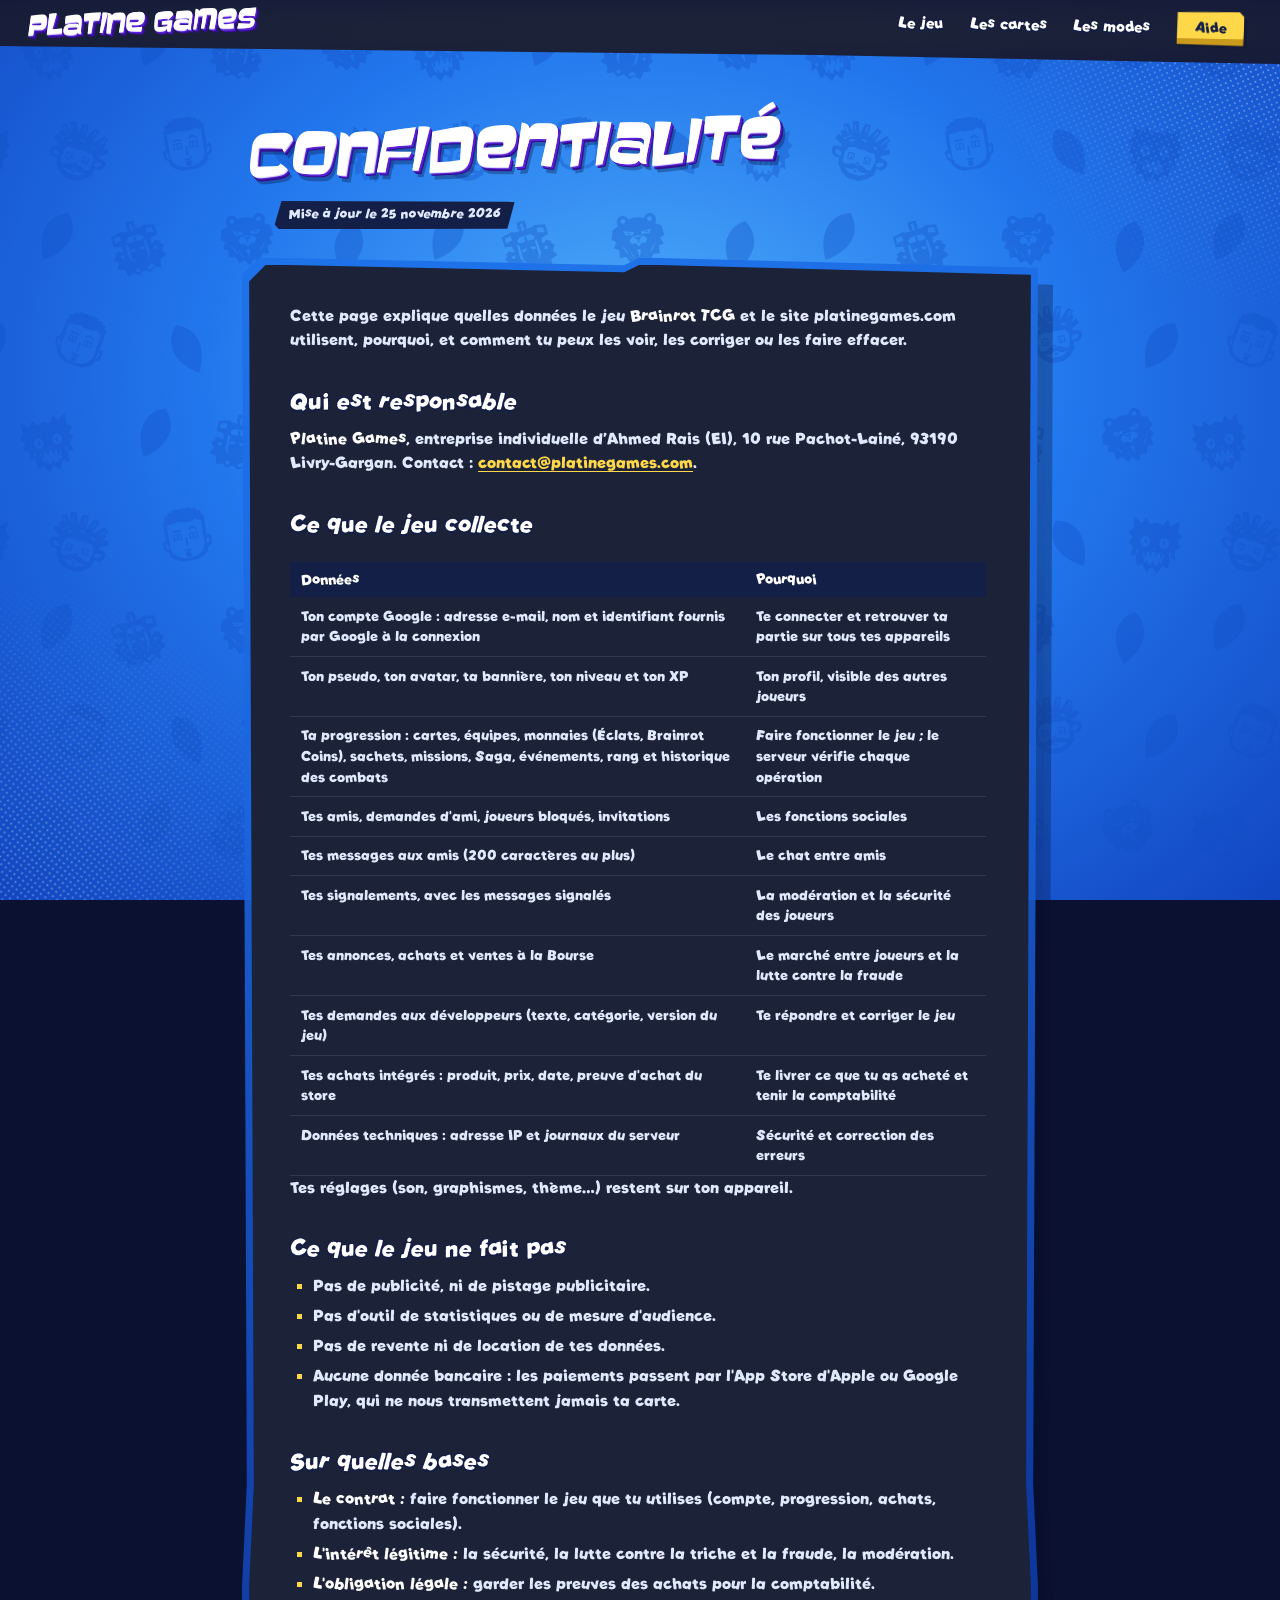
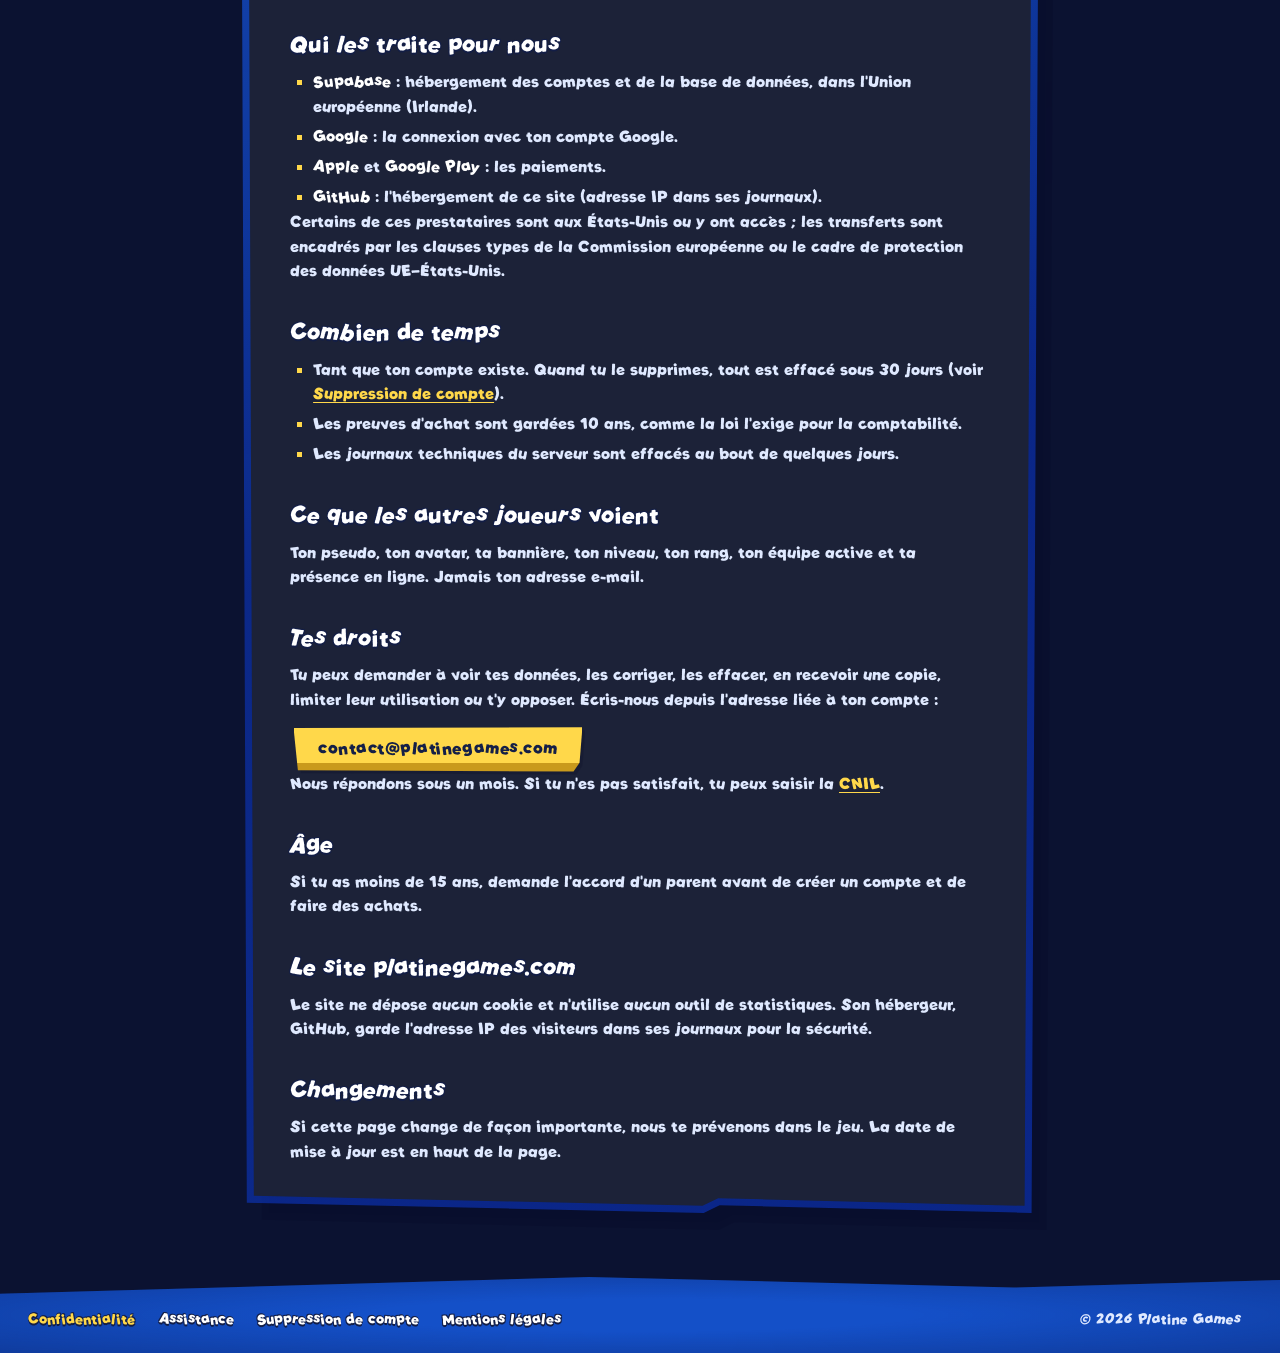
==== commit 0118c550: "Mentions légales et confidentialité : nom, adresse et SIRET de l'éditeur Co-Authored-By: Claude Opus" ====
--- a/confidentialite.html
+++ b/confidentialite.html
@@ -29,7 +29,7 @@
       <p>Cette page explique quelles données le jeu <strong>Brainrot TCG</strong> et le site platinegames.com utilisent, pourquoi, et comment tu peux les voir, les corriger ou les faire effacer.</p>
 
       <h2>Qui est responsable</h2>
-      <p><strong>Platine Games</strong>, entreprise individuelle de <span class="todo">[Prénom Nom]</span> (EI), <span class="todo">[adresse postale]</span>. Contact : <a href="mailto:contact@platinegames.com">contact@platinegames.com</a>.</p>
+      <p><strong>Platine Games</strong>, entreprise individuelle d’Ahmed Rais (EI), 10 rue Pachot-Lainé, 93190 Livry-Gargan. Contact : <a href="mailto:contact@platinegames.com">contact@platinegames.com</a>.</p>
 
       <h2>Ce que le jeu collecte</h2>
       <div class="doc__table-wrap"><table class="doc__table">
